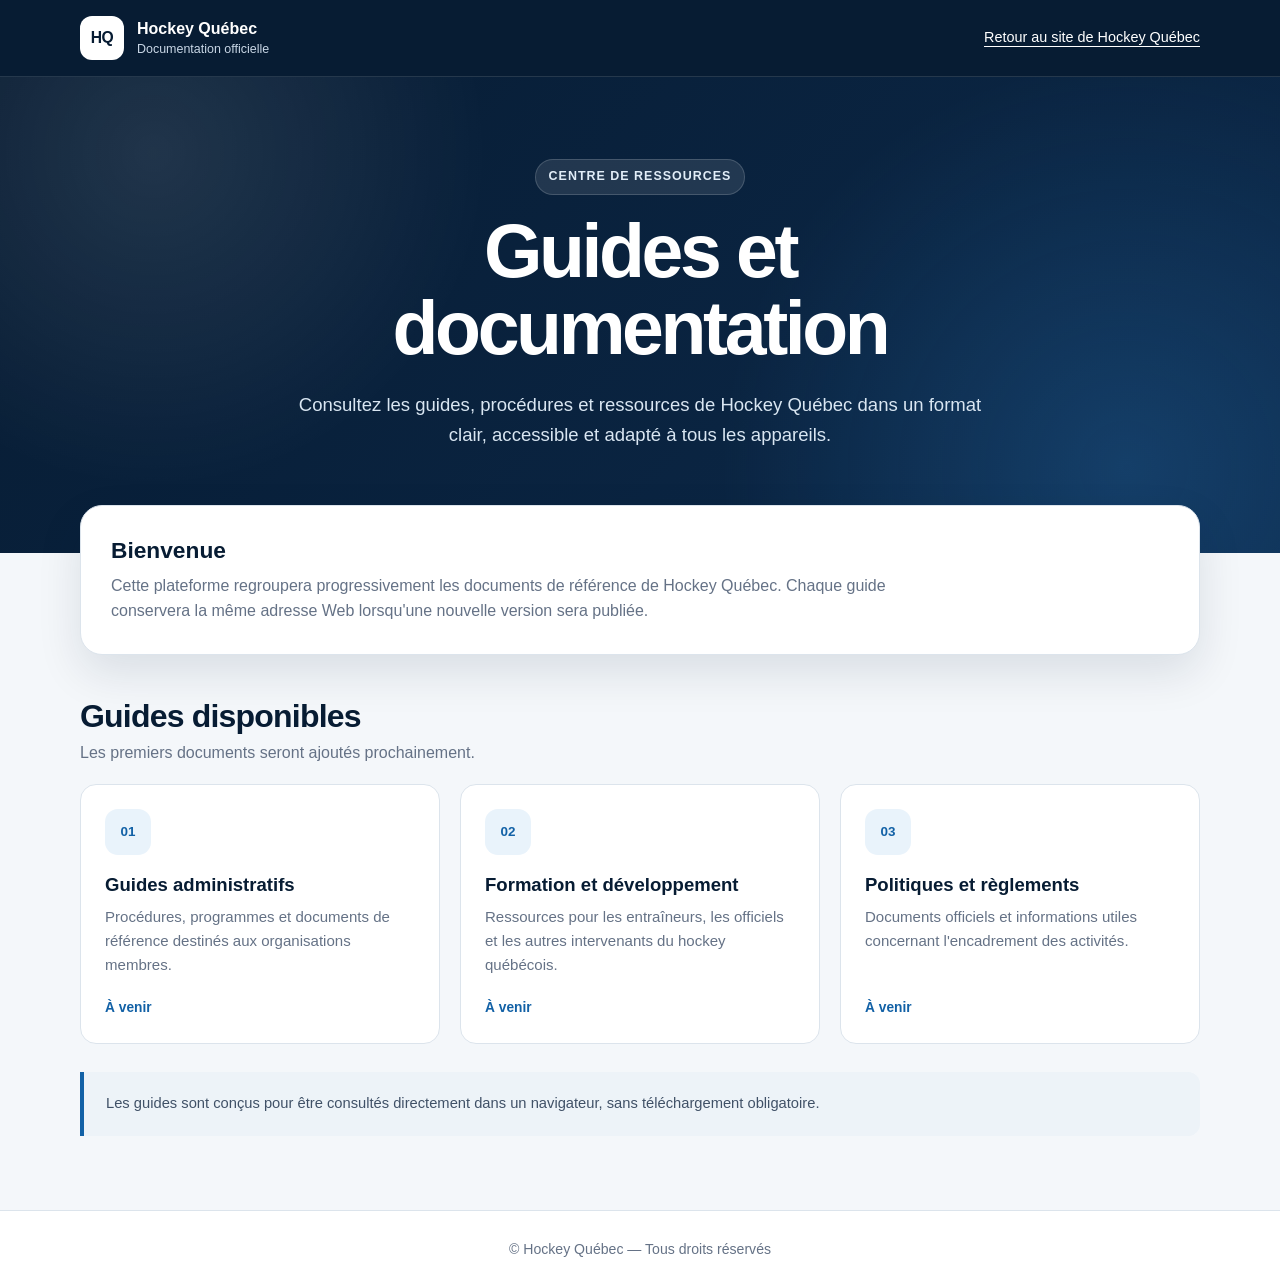
==== index.html @ cb7c0475 "Créer la page d’accueil de la documentation" ====
<!DOCTYPE html>
<html lang="fr">
<head>
  <meta charset="utf-8">
  <meta name="viewport" content="width=device-width, initial-scale=1">
  <meta name="description" content="Guides et documentation de Hockey Québec.">
  <meta name="theme-color" content="#071c33">
  <title>Documentation | Hockey Québec</title>
  <style>
    :root {
      --navy-950: #071c33;
      --navy-900: #0c294a;
      --blue-700: #1261a6;
      --blue-100: #e9f3fb;
      --ink: #172230;
      --muted: #657286;
      --line: #dce4ec;
      --surface: #ffffff;
      --background: #f4f7fa;
      --shadow: 0 18px 45px rgba(7, 28, 51, 0.11);
      --radius-lg: 22px;
      --radius-md: 16px;
    }

    * {
      box-sizing: border-box;
    }

    html {
      scroll-behavior: smooth;
    }

    body {
      margin: 0;
      color: var(--ink);
      background: var(--background);
      font-family: Arial, Helvetica, sans-serif;
      line-height: 1.6;
      -webkit-font-smoothing: antialiased;
    }

    a {
      color: inherit;
    }

    .skip-link {
      position: absolute;
      top: -100px;
      left: 16px;
      z-index: 1000;
      padding: 10px 14px;
      color: var(--surface);
      background: var(--navy-950);
      border-radius: 8px;
    }

    .skip-link:focus {
      top: 16px;
    }

    .topbar {
      color: var(--surface);
      background: var(--navy-950);
      border-bottom: 1px solid rgba(255, 255, 255, 0.12);
    }

    .topbar__inner {
      width: min(1120px, calc(100% - 40px));
      min-height: 76px;
      margin: 0 auto;
      display: flex;
      align-items: center;
      justify-content: space-between;
      gap: 24px;
    }

    .brand {
      display: inline-flex;
      align-items: center;
      gap: 13px;
      color: var(--surface);
      text-decoration: none;
    }

    .brand__mark {
      width: 44px;
      height: 44px;
      flex: 0 0 auto;
      display: grid;
      place-items: center;
      color: var(--navy-950);
      background: var(--surface);
      border-radius: 12px;
      font-size: 0.98rem;
      font-weight: 800;
      letter-spacing: -0.04em;
    }

    .brand__name,
    .brand__label {
      display: block;
    }

    .brand__name {
      font-size: 1rem;
      font-weight: 700;
      line-height: 1.3;
    }

    .brand__label {
      margin-top: 1px;
      color: #c9d7e6;
      font-size: 0.78rem;
      line-height: 1.3;
    }

    .external-link {
      color: var(--surface);
      text-underline-offset: 4px;
      font-size: 0.9rem;
    }

    .hero {
      color: var(--surface);
      background:
        radial-gradient(circle at 12% 16%, rgba(255, 255, 255, 0.10), transparent 28%),
        radial-gradient(circle at 88% 82%, rgba(52, 145, 224, 0.22), transparent 34%),
        linear-gradient(135deg, var(--navy-950), var(--navy-900));
      padding: 82px 20px 104px;
    }

    .hero__inner {
      width: min(820px, 100%);
      margin: 0 auto;
      text-align: center;
    }

    .eyebrow {
      display: inline-block;
      margin-bottom: 18px;
      padding: 7px 13px;
      color: #e1edf8;
      background: rgba(255, 255, 255, 0.10);
      border: 1px solid rgba(255, 255, 255, 0.16);
      border-radius: 999px;
      font-size: 0.78rem;
      font-weight: 700;
      letter-spacing: 0.08em;
      text-transform: uppercase;
    }

    h1 {
      margin: 0;
      font-size: clamp(2.35rem, 7vw, 4.7rem);
      line-height: 1.03;
      letter-spacing: -0.045em;
    }

    .hero__lead {
      max-width: 690px;
      margin: 22px auto 0;
      color: #d9e6f2;
      font-size: clamp(1rem, 2.2vw, 1.16rem);
    }

    main {
      width: min(1120px, calc(100% - 40px));
      margin: -48px auto 74px;
      position: relative;
    }

    .welcome {
      padding: 30px;
      background: var(--surface);
      border: 1px solid var(--line);
      border-radius: var(--radius-lg);
      box-shadow: var(--shadow);
    }

    .welcome h2 {
      margin: 0 0 8px;
      color: var(--navy-950);
      font-size: 1.42rem;
      line-height: 1.25;
    }

    .welcome p {
      max-width: 840px;
      margin: 0;
      color: var(--muted);
    }

    .section-heading {
      margin: 42px 0 18px;
    }

    .section-heading h2 {
      margin: 0 0 5px;
      color: var(--navy-950);
      font-size: clamp(1.55rem, 3vw, 2rem);
      line-height: 1.2;
      letter-spacing: -0.025em;
    }

    .section-heading p {
      margin: 0;
      color: var(--muted);
    }

    .guide-grid {
      display: grid;
      grid-template-columns: repeat(3, minmax(0, 1fr));
      gap: 20px;
    }

    .guide-card {
      min-height: 232px;
      padding: 24px;
      display: flex;
      flex-direction: column;
      background: var(--surface);
      border: 1px solid var(--line);
      border-radius: var(--radius-md);
      transition: transform 160ms ease, box-shadow 160ms ease, border-color 160ms ease;
    }

    .guide-card:hover {
      transform: translateY(-3px);
      border-color: #acc7df;
      box-shadow: 0 14px 34px rgba(7, 28, 51, 0.09);
    }

    .guide-card__number {
      width: 46px;
      height: 46px;
      margin-bottom: 18px;
      display: grid;
      place-items: center;
      color: var(--blue-700);
      background: var(--blue-100);
      border-radius: 13px;
      font-size: 0.84rem;
      font-weight: 800;
    }

    .guide-card h3 {
      margin: 0 0 8px;
      color: var(--navy-950);
      font-size: 1.16rem;
      line-height: 1.3;
    }

    .guide-card p {
      margin: 0 0 20px;
      color: var(--muted);
      font-size: 0.94rem;
    }

    .guide-card__status {
      margin-top: auto;
      color: var(--blue-700);
      font-size: 0.86rem;
      font-weight: 700;
    }

    .note {
      margin-top: 28px;
      padding: 20px 22px;
      color: #405167;
      background: #edf3f8;
      border-left: 4px solid var(--blue-700);
      border-radius: 0 12px 12px 0;
      font-size: 0.92rem;
    }

    footer {
      padding: 27px 20px;
      color: var(--muted);
      background: var(--surface);
      border-top: 1px solid var(--line);
      text-align: center;
      font-size: 0.88rem;
    }

    @media (max-width: 820px) {
      .guide-grid {
        grid-template-columns: repeat(2, minmax(0, 1fr));
      }
    }

    @media (max-width: 600px) {
      .topbar__inner {
        min-height: auto;
        padding: 16px 0;
        align-items: flex-start;
        flex-direction: column;
        gap: 12px;
      }

      .hero {
        padding-top: 58px;
        padding-bottom: 88px;
      }

      main {
        width: min(1120px, calc(100% - 28px));
      }

      .welcome {
        padding: 24px;
      }

      .guide-grid {
        grid-template-columns: 1fr;
      }
    }
  </style>
</head>
<body>
  <a class="skip-link" href="#contenu">Aller au contenu principal</a>

  <header class="topbar">
    <div class="topbar__inner">
      <a class="brand" href="./" aria-label="Accueil de la documentation Hockey Québec">
        <span class="brand__mark" aria-hidden="true">HQ</span>
        <span>
          <span class="brand__name">Hockey Québec</span>
          <span class="brand__label">Documentation officielle</span>
        </span>
      </a>

      <a class="external-link" href="https://www.hockey.qc.ca" target="_blank" rel="noopener noreferrer">
        Retour au site de Hockey Québec
      </a>
    </div>
  </header>

  <section class="hero" aria-labelledby="titre-page">
    <div class="hero__inner">
      <span class="eyebrow">Centre de ressources</span>
      <h1 id="titre-page">Guides et documentation</h1>
      <p class="hero__lead">
        Consultez les guides, procédures et ressources de Hockey Québec dans un format clair, accessible et adapté à tous les appareils.
      </p>
    </div>
  </section>

  <main id="contenu">
    <section class="welcome" aria-labelledby="titre-bienvenue">
      <h2 id="titre-bienvenue">Bienvenue</h2>
      <p>
        Cette plateforme regroupera progressivement les documents de référence de Hockey Québec. Chaque guide conservera la même adresse Web lorsqu'une nouvelle version sera publiée.
      </p>
    </section>

    <div class="section-heading">
      <h2>Guides disponibles</h2>
      <p>Les premiers documents seront ajoutés prochainement.</p>
    </div>

    <section class="guide-grid" aria-label="Catégories de documentation">
      <article class="guide-card">
        <span class="guide-card__number" aria-hidden="true">01</span>
        <h3>Guides administratifs</h3>
        <p>Procédures, programmes et documents de référence destinés aux organisations membres.</p>
        <span class="guide-card__status">À venir</span>
      </article>

      <article class="guide-card">
        <span class="guide-card__number" aria-hidden="true">02</span>
        <h3>Formation et développement</h3>
        <p>Ressources pour les entraîneurs, les officiels et les autres intervenants du hockey québécois.</p>
        <span class="guide-card__status">À venir</span>
      </article>

      <article class="guide-card">
        <span class="guide-card__number" aria-hidden="true">03</span>
        <h3>Politiques et règlements</h3>
        <p>Documents officiels et informations utiles concernant l'encadrement des activités.</p>
        <span class="guide-card__status">À venir</span>
      </article>
    </section>

    <aside class="note">
      Les guides sont conçus pour être consultés directement dans un navigateur, sans téléchargement obligatoire.
    </aside>
  </main>

  <footer>
    © Hockey Québec — Tous droits réservés
  </footer>
</body>
</html>
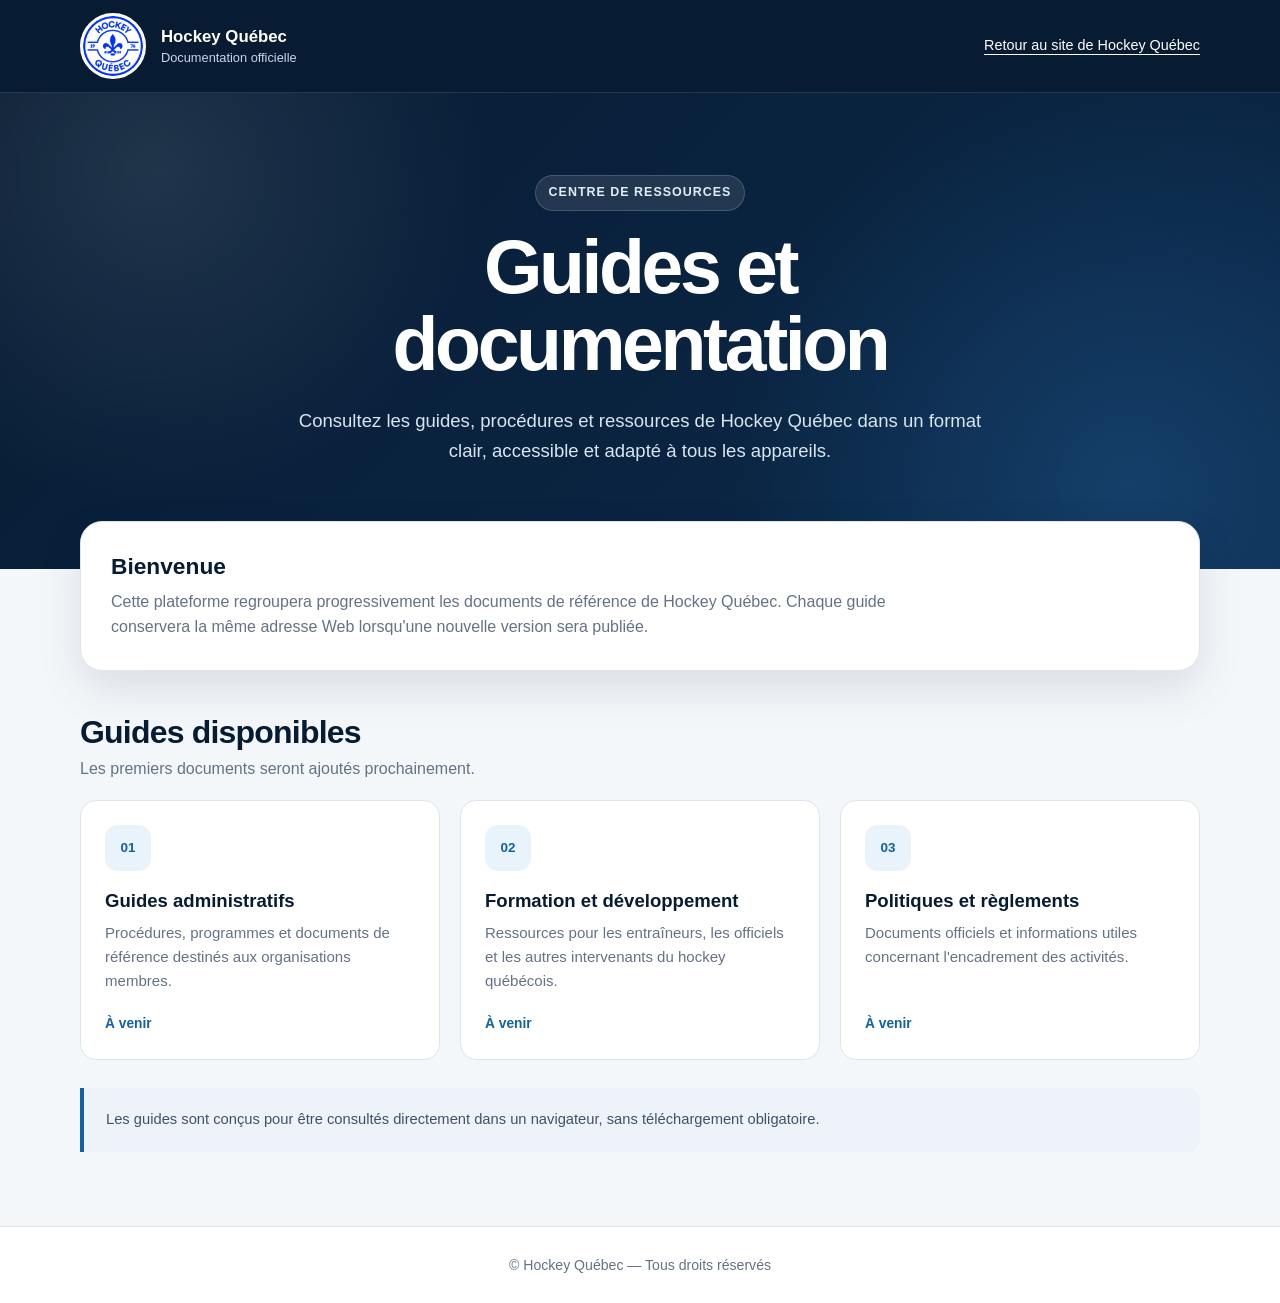
==== commit 8bc12359: "Remplacer le monogramme par le logo officiel" ====
--- a/index.html
+++ b/index.html
@@ -5,6 +5,7 @@
   <meta name="viewport" content="width=device-width, initial-scale=1">
   <meta name="description" content="Guides et documentation de Hockey Québec.">
   <meta name="theme-color" content="#071c33">
+  <link rel="icon" type="image/webp" href="assets/logo-hockey-quebec.webp">
   <title>Documentation | Hockey Québec</title>
   <style>
     :root {
@@ -66,7 +67,7 @@
 
     .topbar__inner {
       width: min(1120px, calc(100% - 40px));
-      min-height: 76px;
+      min-height: 92px;
       margin: 0 auto;
       display: flex;
       align-items: center;
@@ -77,23 +78,19 @@
     .brand {
       display: inline-flex;
       align-items: center;
-      gap: 13px;
+      gap: 15px;
       color: var(--surface);
       text-decoration: none;
     }
 
-    .brand__mark {
-      width: 44px;
-      height: 44px;
+    .brand__logo {
+      width: 66px;
+      height: 66px;
       flex: 0 0 auto;
-      display: grid;
-      place-items: center;
-      color: var(--navy-950);
+      object-fit: contain;
       background: var(--surface);
-      border-radius: 12px;
-      font-size: 0.98rem;
-      font-weight: 800;
-      letter-spacing: -0.04em;
+      border: 3px solid var(--surface);
+      border-radius: 50%;
     }
 
     .brand__name,
@@ -102,15 +99,15 @@
     }
 
     .brand__name {
-      font-size: 1rem;
+      font-size: 1.05rem;
       font-weight: 700;
       line-height: 1.3;
     }
 
     .brand__label {
-      margin-top: 1px;
+      margin-top: 2px;
       color: #c9d7e6;
-      font-size: 0.78rem;
+      font-size: 0.8rem;
       line-height: 1.3;
     }
 
@@ -297,6 +294,11 @@
         gap: 12px;
       }
 
+      .brand__logo {
+        width: 58px;
+        height: 58px;
+      }
+
       .hero {
         padding-top: 58px;
         padding-bottom: 88px;
@@ -322,7 +324,7 @@
   <header class="topbar">
     <div class="topbar__inner">
       <a class="brand" href="./" aria-label="Accueil de la documentation Hockey Québec">
-        <span class="brand__mark" aria-hidden="true">HQ</span>
+        <img class="brand__logo" src="assets/logo-hockey-quebec.webp" alt="" width="96" height="96">
         <span>
           <span class="brand__name">Hockey Québec</span>
           <span class="brand__label">Documentation officielle</span>
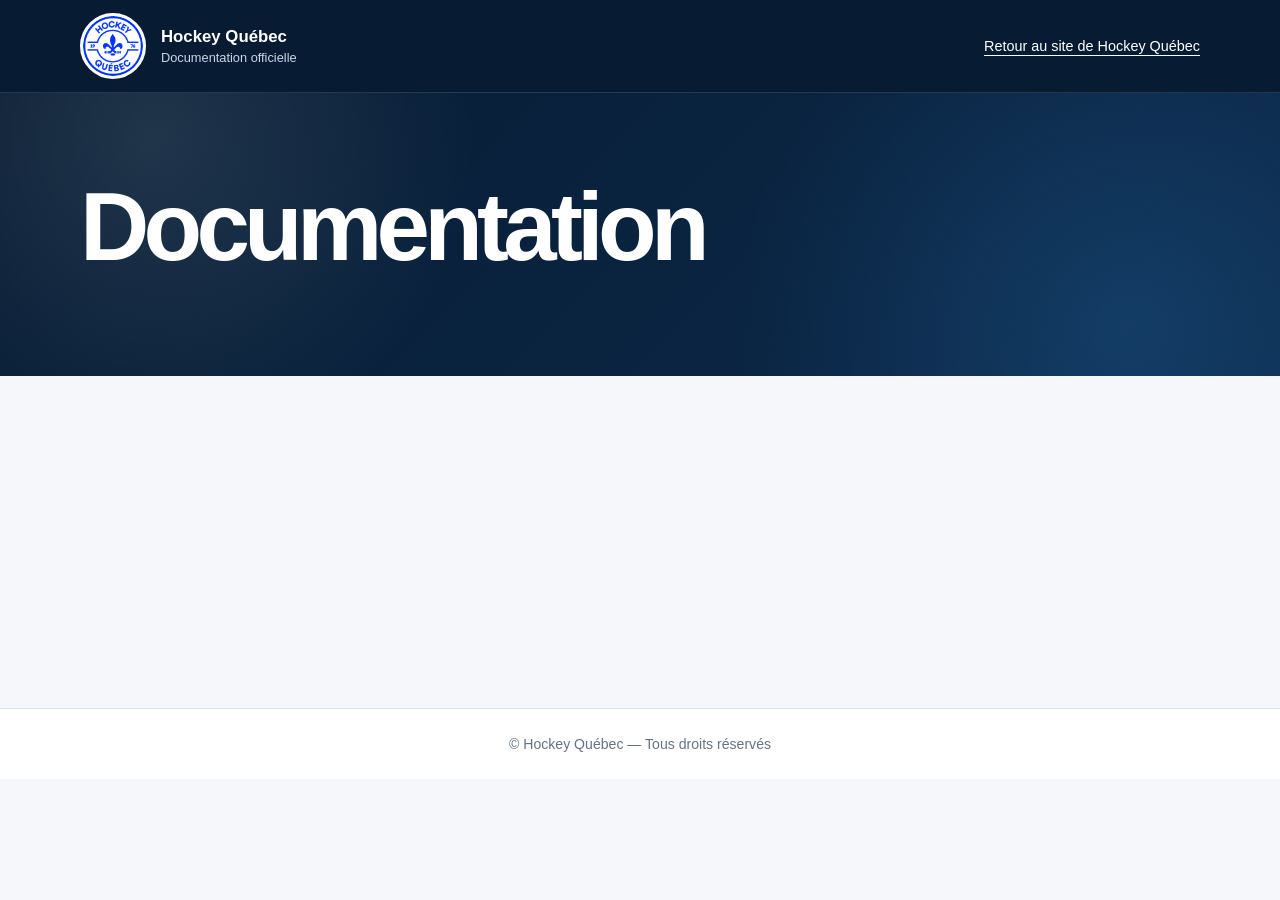
==== commit 72fa72f1: "Simplifier la page d’accueil" ====
--- a/index.html
+++ b/index.html
@@ -3,7 +3,7 @@
 <head>
   <meta charset="utf-8">
   <meta name="viewport" content="width=device-width, initial-scale=1">
-  <meta name="description" content="Guides et documentation de Hockey Québec.">
+  <meta name="description" content="Documentation de Hockey Québec.">
   <meta name="theme-color" content="#071c33">
   <link rel="icon" type="image/webp" href="assets/logo-hockey-quebec.webp">
   <title>Documentation | Hockey Québec</title>
@@ -11,32 +11,23 @@
     :root {
       --navy-950: #071c33;
       --navy-900: #0c294a;
-      --blue-700: #1261a6;
-      --blue-100: #e9f3fb;
-      --ink: #172230;
+      --blue: #0637ff;
+      --surface: #ffffff;
+      --background: #f5f7fa;
+      --line: #dce4ec;
+      --text: #162233;
       --muted: #657286;
-      --line: #dce4ec;
-      --surface: #ffffff;
-      --background: #f4f7fa;
-      --shadow: 0 18px 45px rgba(7, 28, 51, 0.11);
-      --radius-lg: 22px;
-      --radius-md: 16px;
     }
 
     * {
       box-sizing: border-box;
     }
 
-    html {
-      scroll-behavior: smooth;
-    }
-
     body {
       margin: 0;
-      color: var(--ink);
+      color: var(--text);
       background: var(--background);
       font-family: Arial, Helvetica, sans-serif;
-      line-height: 1.6;
       -webkit-font-smoothing: antialiased;
     }
 
@@ -113,161 +104,43 @@
 
     .external-link {
       color: var(--surface);
+      font-size: 0.9rem;
       text-underline-offset: 4px;
-      font-size: 0.9rem;
     }
 
     .hero {
       color: var(--surface);
       background:
         radial-gradient(circle at 12% 16%, rgba(255, 255, 255, 0.10), transparent 28%),
-        radial-gradient(circle at 88% 82%, rgba(52, 145, 224, 0.22), transparent 34%),
+        radial-gradient(circle at 88% 82%, rgba(52, 145, 224, 0.20), transparent 34%),
         linear-gradient(135deg, var(--navy-950), var(--navy-900));
-      padding: 82px 20px 104px;
+      padding: 88px 20px 104px;
     }
 
     .hero__inner {
-      width: min(820px, 100%);
+      width: min(1120px, calc(100% - 40px));
       margin: 0 auto;
-      text-align: center;
-    }
-
-    .eyebrow {
-      display: inline-block;
-      margin-bottom: 18px;
-      padding: 7px 13px;
-      color: #e1edf8;
-      background: rgba(255, 255, 255, 0.10);
-      border: 1px solid rgba(255, 255, 255, 0.16);
-      border-radius: 999px;
-      font-size: 0.78rem;
-      font-weight: 700;
-      letter-spacing: 0.08em;
-      text-transform: uppercase;
     }
 
     h1 {
+      max-width: 800px;
       margin: 0;
-      font-size: clamp(2.35rem, 7vw, 4.7rem);
-      line-height: 1.03;
-      letter-spacing: -0.045em;
-    }
-
-    .hero__lead {
-      max-width: 690px;
-      margin: 22px auto 0;
-      color: #d9e6f2;
-      font-size: clamp(1rem, 2.2vw, 1.16rem);
+      font-size: clamp(3rem, 8vw, 6rem);
+      line-height: 0.95;
+      letter-spacing: -0.06em;
     }
 
     main {
       width: min(1120px, calc(100% - 40px));
-      margin: -48px auto 74px;
-      position: relative;
-    }
-
-    .welcome {
-      padding: 30px;
-      background: var(--surface);
-      border: 1px solid var(--line);
-      border-radius: var(--radius-lg);
-      box-shadow: var(--shadow);
-    }
-
-    .welcome h2 {
-      margin: 0 0 8px;
-      color: var(--navy-950);
-      font-size: 1.42rem;
-      line-height: 1.25;
-    }
-
-    .welcome p {
-      max-width: 840px;
-      margin: 0;
-      color: var(--muted);
-    }
-
-    .section-heading {
-      margin: 42px 0 18px;
-    }
-
-    .section-heading h2 {
-      margin: 0 0 5px;
-      color: var(--navy-950);
-      font-size: clamp(1.55rem, 3vw, 2rem);
-      line-height: 1.2;
-      letter-spacing: -0.025em;
-    }
-
-    .section-heading p {
-      margin: 0;
-      color: var(--muted);
-    }
-
-    .guide-grid {
+      min-height: 260px;
+      margin: 0 auto 72px;
+      padding-top: 44px;
+    }
+
+    .documents {
       display: grid;
       grid-template-columns: repeat(3, minmax(0, 1fr));
       gap: 20px;
-    }
-
-    .guide-card {
-      min-height: 232px;
-      padding: 24px;
-      display: flex;
-      flex-direction: column;
-      background: var(--surface);
-      border: 1px solid var(--line);
-      border-radius: var(--radius-md);
-      transition: transform 160ms ease, box-shadow 160ms ease, border-color 160ms ease;
-    }
-
-    .guide-card:hover {
-      transform: translateY(-3px);
-      border-color: #acc7df;
-      box-shadow: 0 14px 34px rgba(7, 28, 51, 0.09);
-    }
-
-    .guide-card__number {
-      width: 46px;
-      height: 46px;
-      margin-bottom: 18px;
-      display: grid;
-      place-items: center;
-      color: var(--blue-700);
-      background: var(--blue-100);
-      border-radius: 13px;
-      font-size: 0.84rem;
-      font-weight: 800;
-    }
-
-    .guide-card h3 {
-      margin: 0 0 8px;
-      color: var(--navy-950);
-      font-size: 1.16rem;
-      line-height: 1.3;
-    }
-
-    .guide-card p {
-      margin: 0 0 20px;
-      color: var(--muted);
-      font-size: 0.94rem;
-    }
-
-    .guide-card__status {
-      margin-top: auto;
-      color: var(--blue-700);
-      font-size: 0.86rem;
-      font-weight: 700;
-    }
-
-    .note {
-      margin-top: 28px;
-      padding: 20px 22px;
-      color: #405167;
-      background: #edf3f8;
-      border-left: 4px solid var(--blue-700);
-      border-radius: 0 12px 12px 0;
-      font-size: 0.92rem;
     }
 
     footer {
@@ -279,13 +152,7 @@
       font-size: 0.88rem;
     }
 
-    @media (max-width: 820px) {
-      .guide-grid {
-        grid-template-columns: repeat(2, minmax(0, 1fr));
-      }
-    }
-
-    @media (max-width: 600px) {
+    @media (max-width: 760px) {
       .topbar__inner {
         min-height: auto;
         padding: 16px 0;
@@ -300,19 +167,16 @@
       }
 
       .hero {
-        padding-top: 58px;
-        padding-bottom: 88px;
-      }
-
-      main {
+        padding: 64px 20px 78px;
+      }
+
+      .hero__inner,
+      main,
+      .topbar__inner {
         width: min(1120px, calc(100% - 28px));
       }
 
-      .welcome {
-        padding: 24px;
-      }
-
-      .guide-grid {
+      .documents {
         grid-template-columns: 1fr;
       }
     }
@@ -339,53 +203,12 @@
 
   <section class="hero" aria-labelledby="titre-page">
     <div class="hero__inner">
-      <span class="eyebrow">Centre de ressources</span>
-      <h1 id="titre-page">Guides et documentation</h1>
-      <p class="hero__lead">
-        Consultez les guides, procédures et ressources de Hockey Québec dans un format clair, accessible et adapté à tous les appareils.
-      </p>
+      <h1 id="titre-page">Documentation</h1>
     </div>
   </section>
 
   <main id="contenu">
-    <section class="welcome" aria-labelledby="titre-bienvenue">
-      <h2 id="titre-bienvenue">Bienvenue</h2>
-      <p>
-        Cette plateforme regroupera progressivement les documents de référence de Hockey Québec. Chaque guide conservera la même adresse Web lorsqu'une nouvelle version sera publiée.
-      </p>
-    </section>
-
-    <div class="section-heading">
-      <h2>Guides disponibles</h2>
-      <p>Les premiers documents seront ajoutés prochainement.</p>
-    </div>
-
-    <section class="guide-grid" aria-label="Catégories de documentation">
-      <article class="guide-card">
-        <span class="guide-card__number" aria-hidden="true">01</span>
-        <h3>Guides administratifs</h3>
-        <p>Procédures, programmes et documents de référence destinés aux organisations membres.</p>
-        <span class="guide-card__status">À venir</span>
-      </article>
-
-      <article class="guide-card">
-        <span class="guide-card__number" aria-hidden="true">02</span>
-        <h3>Formation et développement</h3>
-        <p>Ressources pour les entraîneurs, les officiels et les autres intervenants du hockey québécois.</p>
-        <span class="guide-card__status">À venir</span>
-      </article>
-
-      <article class="guide-card">
-        <span class="guide-card__number" aria-hidden="true">03</span>
-        <h3>Politiques et règlements</h3>
-        <p>Documents officiels et informations utiles concernant l'encadrement des activités.</p>
-        <span class="guide-card__status">À venir</span>
-      </article>
-    </section>
-
-    <aside class="note">
-      Les guides sont conçus pour être consultés directement dans un navigateur, sans téléchargement obligatoire.
-    </aside>
+    <section class="documents" aria-label="Documentation"></section>
   </main>
 
   <footer>
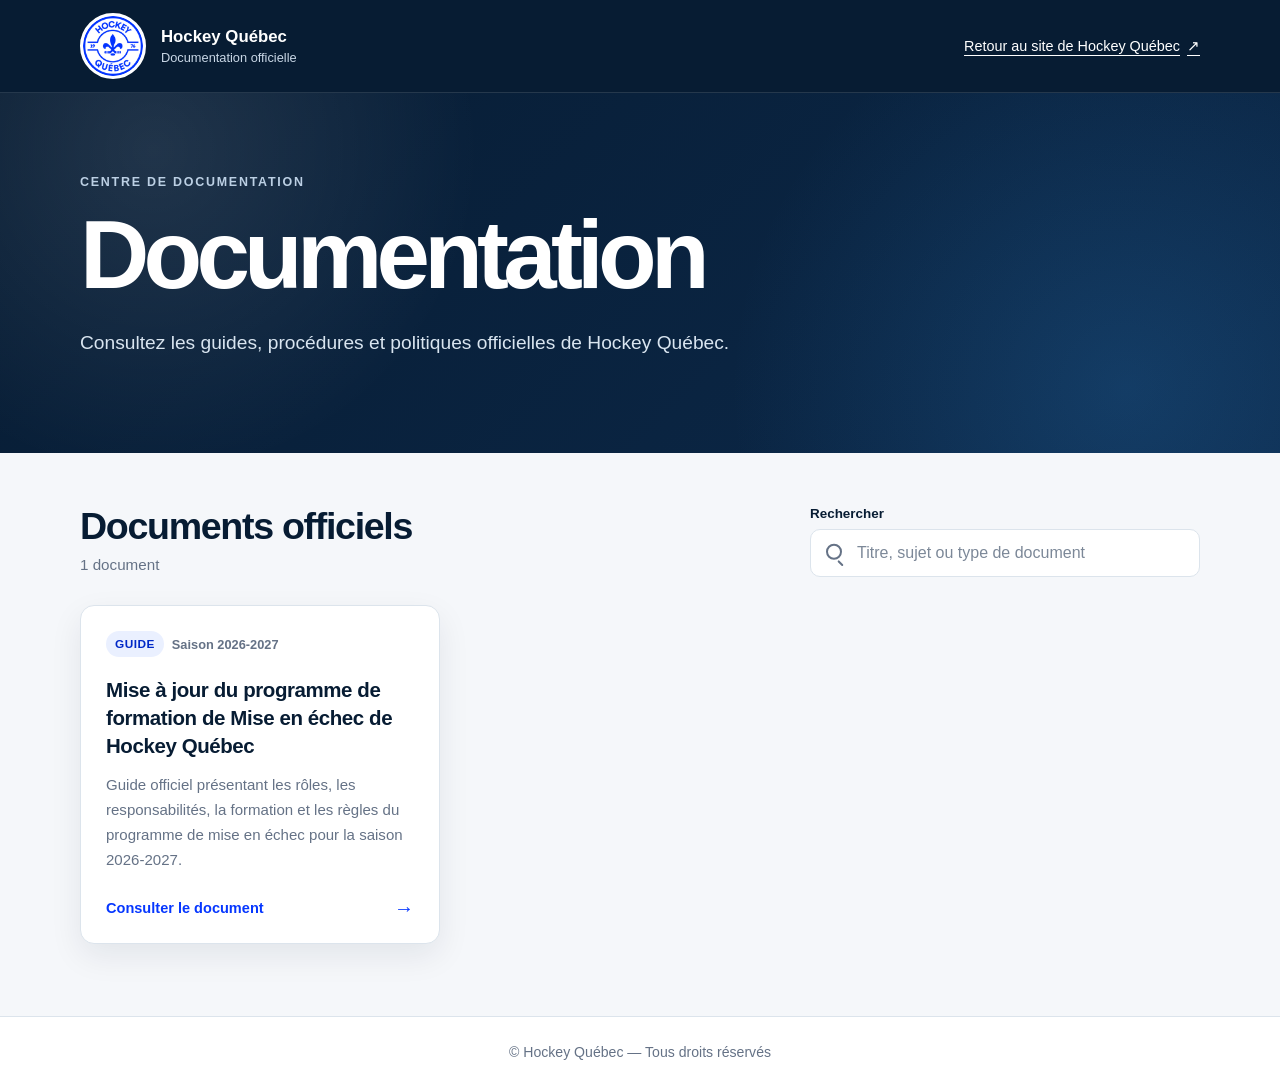
==== commit 3370e006: "Structurer la plateforme de documentation" ====
--- a/index.html
+++ b/index.html
@@ -3,184 +3,13 @@
 <head>
   <meta charset="utf-8">
   <meta name="viewport" content="width=device-width, initial-scale=1">
-  <meta name="description" content="Documentation de Hockey Québec.">
+  <meta name="description" content="Guides, procédures et politiques officielles de Hockey Québec.">
   <meta name="theme-color" content="#071c33">
   <link rel="icon" type="image/webp" href="assets/logo-hockey-quebec.webp">
+  <link rel="stylesheet" href="assets/styles.css">
   <title>Documentation | Hockey Québec</title>
-  <style>
-    :root {
-      --navy-950: #071c33;
-      --navy-900: #0c294a;
-      --blue: #0637ff;
-      --surface: #ffffff;
-      --background: #f5f7fa;
-      --line: #dce4ec;
-      --text: #162233;
-      --muted: #657286;
-    }
-
-    * {
-      box-sizing: border-box;
-    }
-
-    body {
-      margin: 0;
-      color: var(--text);
-      background: var(--background);
-      font-family: Arial, Helvetica, sans-serif;
-      -webkit-font-smoothing: antialiased;
-    }
-
-    a {
-      color: inherit;
-    }
-
-    .skip-link {
-      position: absolute;
-      top: -100px;
-      left: 16px;
-      z-index: 1000;
-      padding: 10px 14px;
-      color: var(--surface);
-      background: var(--navy-950);
-      border-radius: 8px;
-    }
-
-    .skip-link:focus {
-      top: 16px;
-    }
-
-    .topbar {
-      color: var(--surface);
-      background: var(--navy-950);
-      border-bottom: 1px solid rgba(255, 255, 255, 0.12);
-    }
-
-    .topbar__inner {
-      width: min(1120px, calc(100% - 40px));
-      min-height: 92px;
-      margin: 0 auto;
-      display: flex;
-      align-items: center;
-      justify-content: space-between;
-      gap: 24px;
-    }
-
-    .brand {
-      display: inline-flex;
-      align-items: center;
-      gap: 15px;
-      color: var(--surface);
-      text-decoration: none;
-    }
-
-    .brand__logo {
-      width: 66px;
-      height: 66px;
-      flex: 0 0 auto;
-      object-fit: contain;
-      background: var(--surface);
-      border: 3px solid var(--surface);
-      border-radius: 50%;
-    }
-
-    .brand__name,
-    .brand__label {
-      display: block;
-    }
-
-    .brand__name {
-      font-size: 1.05rem;
-      font-weight: 700;
-      line-height: 1.3;
-    }
-
-    .brand__label {
-      margin-top: 2px;
-      color: #c9d7e6;
-      font-size: 0.8rem;
-      line-height: 1.3;
-    }
-
-    .external-link {
-      color: var(--surface);
-      font-size: 0.9rem;
-      text-underline-offset: 4px;
-    }
-
-    .hero {
-      color: var(--surface);
-      background:
-        radial-gradient(circle at 12% 16%, rgba(255, 255, 255, 0.10), transparent 28%),
-        radial-gradient(circle at 88% 82%, rgba(52, 145, 224, 0.20), transparent 34%),
-        linear-gradient(135deg, var(--navy-950), var(--navy-900));
-      padding: 88px 20px 104px;
-    }
-
-    .hero__inner {
-      width: min(1120px, calc(100% - 40px));
-      margin: 0 auto;
-    }
-
-    h1 {
-      max-width: 800px;
-      margin: 0;
-      font-size: clamp(3rem, 8vw, 6rem);
-      line-height: 0.95;
-      letter-spacing: -0.06em;
-    }
-
-    main {
-      width: min(1120px, calc(100% - 40px));
-      min-height: 260px;
-      margin: 0 auto 72px;
-      padding-top: 44px;
-    }
-
-    .documents {
-      display: grid;
-      grid-template-columns: repeat(3, minmax(0, 1fr));
-      gap: 20px;
-    }
-
-    footer {
-      padding: 27px 20px;
-      color: var(--muted);
-      background: var(--surface);
-      border-top: 1px solid var(--line);
-      text-align: center;
-      font-size: 0.88rem;
-    }
-
-    @media (max-width: 760px) {
-      .topbar__inner {
-        min-height: auto;
-        padding: 16px 0;
-        align-items: flex-start;
-        flex-direction: column;
-        gap: 12px;
-      }
-
-      .brand__logo {
-        width: 58px;
-        height: 58px;
-      }
-
-      .hero {
-        padding: 64px 20px 78px;
-      }
-
-      .hero__inner,
-      main,
-      .topbar__inner {
-        width: min(1120px, calc(100% - 28px));
-      }
-
-      .documents {
-        grid-template-columns: 1fr;
-      }
-    }
-  </style>
+  <script src="assets/documents.js" defer></script>
+  <script src="assets/app.js" defer></script>
 </head>
 <body>
   <a class="skip-link" href="#contenu">Aller au contenu principal</a>
@@ -188,7 +17,13 @@
   <header class="topbar">
     <div class="topbar__inner">
       <a class="brand" href="./" aria-label="Accueil de la documentation Hockey Québec">
-        <img class="brand__logo" src="assets/logo-hockey-quebec.webp" alt="" width="96" height="96">
+        <img
+          class="brand__logo"
+          src="assets/logo-hockey-quebec.webp"
+          alt=""
+          width="96"
+          height="96"
+        >
         <span>
           <span class="brand__name">Hockey Québec</span>
           <span class="brand__label">Documentation officielle</span>
@@ -197,18 +32,53 @@
 
       <a class="external-link" href="https://www.hockey.qc.ca" target="_blank" rel="noopener noreferrer">
         Retour au site de Hockey Québec
+        <span aria-hidden="true">↗</span>
       </a>
     </div>
   </header>
 
   <section class="hero" aria-labelledby="titre-page">
     <div class="hero__inner">
+      <p class="hero__eyebrow">Centre de documentation</p>
       <h1 id="titre-page">Documentation</h1>
+      <p class="hero__description">
+        Consultez les guides, procédures et politiques officielles de Hockey Québec.
+      </p>
     </div>
   </section>
 
   <main id="contenu">
-    <section class="documents" aria-label="Documentation"></section>
+    <section class="catalogue" aria-labelledby="titre-catalogue">
+      <div class="catalogue__header">
+        <div>
+          <h2 id="titre-catalogue">Documents officiels</h2>
+          <p id="catalogue-count" class="catalogue__count" aria-live="polite">Chargement des documents…</p>
+        </div>
+
+        <div id="search-container" class="search" hidden>
+          <label class="search__label" for="document-search">Rechercher</label>
+          <div class="search__field">
+            <span class="search__icon" aria-hidden="true"></span>
+            <input
+              id="document-search"
+              class="search__input"
+              type="search"
+              inputmode="search"
+              autocomplete="off"
+              placeholder="Titre, sujet ou type de document"
+            >
+          </div>
+        </div>
+      </div>
+
+      <div id="documents" class="documents" aria-busy="true"></div>
+
+      <noscript>
+        <p class="notice">
+          JavaScript doit être activé pour afficher le catalogue des documents.
+        </p>
+      </noscript>
+    </section>
   </main>
 
   <footer>
--- a/assets/styles.css
+++ b/assets/styles.css
@@ -0,0 +1,443 @@
+:root {
+  --navy-950: #071c33;
+  --navy-900: #0c294a;
+  --navy-800: #153b62;
+  --blue: #0637ff;
+  --blue-dark: #0028c7;
+  --blue-soft: #eaf0ff;
+  --surface: #ffffff;
+  --background: #f5f7fa;
+  --line: #dce4ec;
+  --text: #162233;
+  --muted: #657286;
+  --shadow: 0 12px 32px rgba(7, 28, 51, 0.08);
+  --shadow-hover: 0 18px 44px rgba(7, 28, 51, 0.15);
+}
+
+* {
+  box-sizing: border-box;
+}
+
+html {
+  scroll-behavior: smooth;
+}
+
+body {
+  min-width: 320px;
+  min-height: 100vh;
+  margin: 0;
+  display: flex;
+  flex-direction: column;
+  color: var(--text);
+  background: var(--background);
+  font-family: Arial, Helvetica, sans-serif;
+  -webkit-font-smoothing: antialiased;
+}
+
+a {
+  color: inherit;
+}
+
+button,
+input {
+  font: inherit;
+}
+
+.skip-link {
+  position: absolute;
+  top: -100px;
+  left: 16px;
+  z-index: 1000;
+  padding: 10px 14px;
+  color: var(--surface);
+  background: var(--navy-950);
+  border-radius: 8px;
+}
+
+.skip-link:focus {
+  top: 16px;
+}
+
+.topbar {
+  color: var(--surface);
+  background: var(--navy-950);
+  border-bottom: 1px solid rgba(255, 255, 255, 0.12);
+}
+
+.topbar__inner {
+  width: min(1120px, calc(100% - 40px));
+  min-height: 92px;
+  margin: 0 auto;
+  display: flex;
+  align-items: center;
+  justify-content: space-between;
+  gap: 24px;
+}
+
+.brand {
+  display: inline-flex;
+  align-items: center;
+  gap: 15px;
+  color: var(--surface);
+  text-decoration: none;
+}
+
+.brand__logo {
+  width: 66px;
+  height: 66px;
+  flex: 0 0 auto;
+  object-fit: contain;
+  background: var(--surface);
+  border: 3px solid var(--surface);
+  border-radius: 50%;
+}
+
+.brand__name,
+.brand__label {
+  display: block;
+}
+
+.brand__name {
+  font-size: 1.05rem;
+  font-weight: 700;
+  line-height: 1.3;
+}
+
+.brand__label {
+  margin-top: 2px;
+  color: #c9d7e6;
+  font-size: 0.8rem;
+  line-height: 1.3;
+}
+
+.external-link {
+  display: inline-flex;
+  align-items: center;
+  gap: 7px;
+  color: var(--surface);
+  font-size: 0.9rem;
+  text-underline-offset: 4px;
+}
+
+.external-link span {
+  font-size: 1.05em;
+}
+
+.hero {
+  padding: 82px 20px 94px;
+  color: var(--surface);
+  background:
+    radial-gradient(circle at 12% 16%, rgba(255, 255, 255, 0.1), transparent 28%),
+    radial-gradient(circle at 88% 82%, rgba(52, 145, 224, 0.2), transparent 34%),
+    linear-gradient(135deg, var(--navy-950), var(--navy-900));
+}
+
+.hero__inner {
+  width: min(1120px, calc(100% - 40px));
+  margin: 0 auto;
+}
+
+.hero__eyebrow {
+  margin: 0 0 20px;
+  color: #bcd0e4;
+  font-size: 0.78rem;
+  font-weight: 700;
+  letter-spacing: 0.14em;
+  text-transform: uppercase;
+}
+
+h1 {
+  max-width: 800px;
+  margin: 0;
+  font-size: clamp(3rem, 8vw, 6rem);
+  line-height: 0.95;
+  letter-spacing: -0.06em;
+}
+
+.hero__description {
+  max-width: 680px;
+  margin: 27px 0 0;
+  color: #d9e5f0;
+  font-size: clamp(1rem, 2vw, 1.2rem);
+  line-height: 1.65;
+}
+
+main {
+  width: min(1120px, calc(100% - 40px));
+  min-height: 300px;
+  margin: 0 auto 72px;
+  padding-top: 52px;
+  flex: 1;
+}
+
+.catalogue__header {
+  margin-bottom: 28px;
+  display: flex;
+  align-items: flex-end;
+  justify-content: space-between;
+  gap: 28px;
+}
+
+.catalogue h2 {
+  margin: 0;
+  color: var(--navy-950);
+  font-size: clamp(1.7rem, 4vw, 2.35rem);
+  line-height: 1.15;
+  letter-spacing: -0.035em;
+}
+
+.catalogue__count {
+  min-height: 1.4em;
+  margin: 8px 0 0;
+  color: var(--muted);
+  font-size: 0.95rem;
+}
+
+.search {
+  width: min(100%, 390px);
+}
+
+.search__label {
+  display: block;
+  margin-bottom: 8px;
+  color: var(--navy-950);
+  font-size: 0.84rem;
+  font-weight: 700;
+}
+
+.search__field {
+  position: relative;
+}
+
+.search__icon {
+  position: absolute;
+  top: 50%;
+  left: 16px;
+  width: 16px;
+  height: 16px;
+  border: 2px solid var(--muted);
+  border-radius: 50%;
+  transform: translateY(-58%);
+  pointer-events: none;
+}
+
+.search__icon::after {
+  content: "";
+  position: absolute;
+  right: -5px;
+  bottom: -4px;
+  width: 7px;
+  height: 2px;
+  background: var(--muted);
+  border-radius: 1px;
+  transform: rotate(45deg);
+  transform-origin: left center;
+}
+
+.search__input {
+  width: 100%;
+  min-height: 48px;
+  padding: 11px 15px 11px 46px;
+  color: var(--text);
+  background: var(--surface);
+  border: 1px solid var(--line);
+  border-radius: 10px;
+  outline: none;
+  transition:
+    border-color 160ms ease,
+    box-shadow 160ms ease;
+}
+
+.search__input::placeholder {
+  color: #7c8898;
+}
+
+.search__input:hover {
+  border-color: #b9c6d4;
+}
+
+.search__input:focus-visible {
+  border-color: var(--blue);
+  box-shadow: 0 0 0 3px rgba(6, 55, 255, 0.16);
+}
+
+.documents {
+  display: grid;
+  grid-template-columns: repeat(auto-fill, minmax(min(100%, 320px), 1fr));
+  gap: 20px;
+}
+
+.document-card {
+  min-width: 0;
+}
+
+.document-card__link {
+  min-height: 100%;
+  padding: 25px;
+  display: flex;
+  flex-direction: column;
+  color: var(--text);
+  background: var(--surface);
+  border: 1px solid var(--line);
+  border-radius: 14px;
+  box-shadow: var(--shadow);
+  text-decoration: none;
+  transition:
+    border-color 180ms ease,
+    box-shadow 180ms ease,
+    transform 180ms ease;
+}
+
+.document-card__link:hover {
+  border-color: #b5c5d5;
+  box-shadow: var(--shadow-hover);
+  transform: translateY(-3px);
+}
+
+.document-card__link:focus-visible {
+  outline: 3px solid var(--blue);
+  outline-offset: 3px;
+}
+
+.document-card__meta {
+  margin-bottom: 19px;
+  display: flex;
+  align-items: center;
+  flex-wrap: wrap;
+  gap: 8px;
+}
+
+.document-card__type {
+  padding: 6px 9px;
+  color: var(--blue-dark);
+  background: var(--blue-soft);
+  border-radius: 999px;
+  font-size: 0.74rem;
+  font-weight: 700;
+  letter-spacing: 0.04em;
+  text-transform: uppercase;
+}
+
+.document-card__edition {
+  color: var(--muted);
+  font-size: 0.8rem;
+  font-weight: 700;
+}
+
+.document-card h3 {
+  margin: 0;
+  color: var(--navy-950);
+  font-size: 1.28rem;
+  line-height: 1.35;
+  letter-spacing: -0.02em;
+}
+
+.document-card__description {
+  margin: 14px 0 25px;
+  color: var(--muted);
+  font-size: 0.94rem;
+  line-height: 1.65;
+}
+
+.document-card__action {
+  margin-top: auto;
+  display: inline-flex;
+  align-items: center;
+  justify-content: space-between;
+  gap: 12px;
+  color: var(--blue);
+  font-size: 0.91rem;
+  font-weight: 700;
+}
+
+.document-card__arrow {
+  font-size: 1.25rem;
+  line-height: 1;
+  transition: transform 180ms ease;
+}
+
+.document-card__link:hover .document-card__arrow {
+  transform: translateX(4px);
+}
+
+.notice,
+.empty-state {
+  margin: 0;
+  padding: 28px;
+  color: var(--muted);
+  background: var(--surface);
+  border: 1px solid var(--line);
+  border-radius: 14px;
+  text-align: center;
+}
+
+.empty-state {
+  grid-column: 1 / -1;
+}
+
+.empty-state strong {
+  display: block;
+  margin-bottom: 7px;
+  color: var(--navy-950);
+}
+
+footer {
+  padding: 27px 20px;
+  color: var(--muted);
+  background: var(--surface);
+  border-top: 1px solid var(--line);
+  text-align: center;
+  font-size: 0.88rem;
+}
+
+@media (max-width: 760px) {
+  .topbar__inner {
+    min-height: auto;
+    padding: 16px 0;
+    align-items: flex-start;
+    flex-direction: column;
+    gap: 12px;
+  }
+
+  .brand__logo {
+    width: 58px;
+    height: 58px;
+  }
+
+  .hero {
+    padding: 62px 20px 72px;
+  }
+
+  .hero__inner,
+  main,
+  .topbar__inner {
+    width: min(1120px, calc(100% - 28px));
+  }
+
+  main {
+    padding-top: 42px;
+  }
+
+  .catalogue__header {
+    align-items: stretch;
+    flex-direction: column;
+    gap: 22px;
+  }
+
+  .search {
+    width: 100%;
+  }
+}
+
+@media (prefers-reduced-motion: reduce) {
+  html {
+    scroll-behavior: auto;
+  }
+
+  *,
+  *::before,
+  *::after {
+    scroll-behavior: auto !important;
+    transition-duration: 0.01ms !important;
+  }
+}
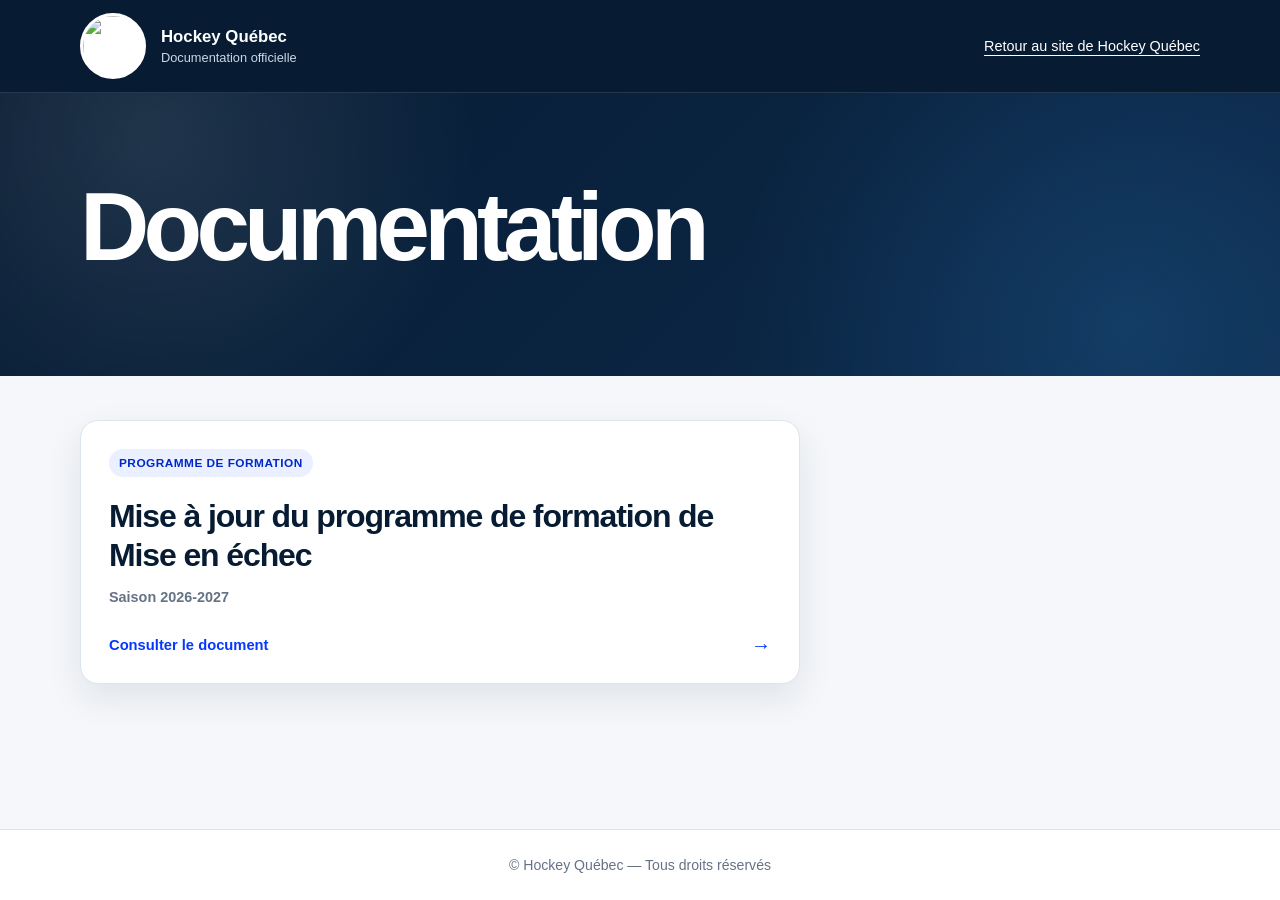
==== commit 02fae8d7: "Publier le programme de mise en échec 2026-2027" ====
--- a/index.html
+++ b/index.html
@@ -3,13 +3,11 @@
 <head>
   <meta charset="utf-8">
   <meta name="viewport" content="width=device-width, initial-scale=1">
-  <meta name="description" content="Guides, procédures et politiques officielles de Hockey Québec.">
+  <meta name="description" content="Documentation officielle de Hockey Québec.">
   <meta name="theme-color" content="#071c33">
   <link rel="icon" type="image/webp" href="assets/logo-hockey-quebec.webp">
   <link rel="stylesheet" href="assets/styles.css">
   <title>Documentation | Hockey Québec</title>
-  <script src="assets/documents.js" defer></script>
-  <script src="assets/app.js" defer></script>
 </head>
 <body>
   <a class="skip-link" href="#contenu">Aller au contenu principal</a>
@@ -17,13 +15,7 @@
   <header class="topbar">
     <div class="topbar__inner">
       <a class="brand" href="./" aria-label="Accueil de la documentation Hockey Québec">
-        <img
-          class="brand__logo"
-          src="assets/logo-hockey-quebec.webp"
-          alt=""
-          width="96"
-          height="96"
-        >
+        <img class="brand__logo" src="assets/logo-hockey-quebec.webp" alt="" width="96" height="96">
         <span>
           <span class="brand__name">Hockey Québec</span>
           <span class="brand__label">Documentation officielle</span>
@@ -32,52 +24,24 @@
 
       <a class="external-link" href="https://www.hockey.qc.ca" target="_blank" rel="noopener noreferrer">
         Retour au site de Hockey Québec
-        <span aria-hidden="true">↗</span>
       </a>
     </div>
   </header>
 
   <section class="hero" aria-labelledby="titre-page">
     <div class="hero__inner">
-      <p class="hero__eyebrow">Centre de documentation</p>
       <h1 id="titre-page">Documentation</h1>
-      <p class="hero__description">
-        Consultez les guides, procédures et politiques officielles de Hockey Québec.
-      </p>
     </div>
   </section>
 
   <main id="contenu">
-    <section class="catalogue" aria-labelledby="titre-catalogue">
-      <div class="catalogue__header">
-        <div>
-          <h2 id="titre-catalogue">Documents officiels</h2>
-          <p id="catalogue-count" class="catalogue__count" aria-live="polite">Chargement des documents…</p>
-        </div>
-
-        <div id="search-container" class="search" hidden>
-          <label class="search__label" for="document-search">Rechercher</label>
-          <div class="search__field">
-            <span class="search__icon" aria-hidden="true"></span>
-            <input
-              id="document-search"
-              class="search__input"
-              type="search"
-              inputmode="search"
-              autocomplete="off"
-              placeholder="Titre, sujet ou type de document"
-            >
-          </div>
-        </div>
-      </div>
-
-      <div id="documents" class="documents" aria-busy="true"></div>
-
-      <noscript>
-        <p class="notice">
-          JavaScript doit être activé pour afficher le catalogue des documents.
-        </p>
-      </noscript>
+    <section class="documents" aria-label="Documentation disponible">
+      <a class="document-card" href="mise-en-echec-2026-2027/">
+        <span class="document-card__type">Programme de formation</span>
+        <h2>Mise à jour du programme de formation de Mise en échec</h2>
+        <span class="document-card__edition">Saison 2026-2027</span>
+        <span class="document-card__action">Consulter le document <span aria-hidden="true">→</span></span>
+      </a>
     </section>
   </main>
 
--- a/assets/styles.css
+++ b/assets/styles.css
@@ -1,17 +1,15 @@
 :root {
   --navy-950: #071c33;
   --navy-900: #0c294a;
-  --navy-800: #153b62;
   --blue: #0637ff;
-  --blue-dark: #0028c7;
   --blue-soft: #eaf0ff;
   --surface: #ffffff;
   --background: #f5f7fa;
   --line: #dce4ec;
   --text: #162233;
   --muted: #657286;
-  --shadow: 0 12px 32px rgba(7, 28, 51, 0.08);
-  --shadow-hover: 0 18px 44px rgba(7, 28, 51, 0.15);
+  --shadow: 0 14px 36px rgba(7, 28, 51, 0.09);
+  --shadow-hover: 0 20px 48px rgba(7, 28, 51, 0.15);
 }
 
 * {
@@ -38,11 +36,6 @@
   color: inherit;
 }
 
-button,
-input {
-  font: inherit;
-}
-
 .skip-link {
   position: absolute;
   top: -100px;
@@ -111,20 +104,13 @@
 }
 
 .external-link {
-  display: inline-flex;
-  align-items: center;
-  gap: 7px;
   color: var(--surface);
   font-size: 0.9rem;
   text-underline-offset: 4px;
 }
 
-.external-link span {
-  font-size: 1.05em;
-}
-
 .hero {
-  padding: 82px 20px 94px;
+  padding: 88px 20px 104px;
   color: var(--surface);
   background:
     radial-gradient(circle at 12% 16%, rgba(255, 255, 255, 0.1), transparent 28%),
@@ -135,15 +121,6 @@
 .hero__inner {
   width: min(1120px, calc(100% - 40px));
   margin: 0 auto;
-}
-
-.hero__eyebrow {
-  margin: 0 0 20px;
-  color: #bcd0e4;
-  font-size: 0.78rem;
-  font-weight: 700;
-  letter-spacing: 0.14em;
-  text-transform: uppercase;
 }
 
 h1 {
@@ -154,132 +131,29 @@
   letter-spacing: -0.06em;
 }
 
-.hero__description {
-  max-width: 680px;
-  margin: 27px 0 0;
-  color: #d9e5f0;
-  font-size: clamp(1rem, 2vw, 1.2rem);
-  line-height: 1.65;
-}
-
 main {
   width: min(1120px, calc(100% - 40px));
-  min-height: 300px;
+  min-height: 280px;
   margin: 0 auto 72px;
-  padding-top: 52px;
+  padding-top: 44px;
   flex: 1;
-}
-
-.catalogue__header {
-  margin-bottom: 28px;
-  display: flex;
-  align-items: flex-end;
-  justify-content: space-between;
-  gap: 28px;
-}
-
-.catalogue h2 {
-  margin: 0;
-  color: var(--navy-950);
-  font-size: clamp(1.7rem, 4vw, 2.35rem);
-  line-height: 1.15;
-  letter-spacing: -0.035em;
-}
-
-.catalogue__count {
-  min-height: 1.4em;
-  margin: 8px 0 0;
-  color: var(--muted);
-  font-size: 0.95rem;
-}
-
-.search {
-  width: min(100%, 390px);
-}
-
-.search__label {
-  display: block;
-  margin-bottom: 8px;
-  color: var(--navy-950);
-  font-size: 0.84rem;
-  font-weight: 700;
-}
-
-.search__field {
-  position: relative;
-}
-
-.search__icon {
-  position: absolute;
-  top: 50%;
-  left: 16px;
-  width: 16px;
-  height: 16px;
-  border: 2px solid var(--muted);
-  border-radius: 50%;
-  transform: translateY(-58%);
-  pointer-events: none;
-}
-
-.search__icon::after {
-  content: "";
-  position: absolute;
-  right: -5px;
-  bottom: -4px;
-  width: 7px;
-  height: 2px;
-  background: var(--muted);
-  border-radius: 1px;
-  transform: rotate(45deg);
-  transform-origin: left center;
-}
-
-.search__input {
-  width: 100%;
-  min-height: 48px;
-  padding: 11px 15px 11px 46px;
-  color: var(--text);
-  background: var(--surface);
-  border: 1px solid var(--line);
-  border-radius: 10px;
-  outline: none;
-  transition:
-    border-color 160ms ease,
-    box-shadow 160ms ease;
-}
-
-.search__input::placeholder {
-  color: #7c8898;
-}
-
-.search__input:hover {
-  border-color: #b9c6d4;
-}
-
-.search__input:focus-visible {
-  border-color: var(--blue);
-  box-shadow: 0 0 0 3px rgba(6, 55, 255, 0.16);
 }
 
 .documents {
   display: grid;
-  grid-template-columns: repeat(auto-fill, minmax(min(100%, 320px), 1fr));
+  grid-template-columns: minmax(0, 720px);
   gap: 20px;
 }
 
 .document-card {
-  min-width: 0;
-}
-
-.document-card__link {
-  min-height: 100%;
-  padding: 25px;
+  min-height: 240px;
+  padding: 28px;
   display: flex;
   flex-direction: column;
   color: var(--text);
   background: var(--surface);
   border: 1px solid var(--line);
-  border-radius: 14px;
+  border-radius: 18px;
   box-shadow: var(--shadow);
   text-decoration: none;
   transition:
@@ -288,28 +162,22 @@
     transform 180ms ease;
 }
 
-.document-card__link:hover {
+.document-card:hover {
   border-color: #b5c5d5;
   box-shadow: var(--shadow-hover);
   transform: translateY(-3px);
 }
 
-.document-card__link:focus-visible {
+.document-card:focus-visible {
   outline: 3px solid var(--blue);
   outline-offset: 3px;
 }
 
-.document-card__meta {
-  margin-bottom: 19px;
-  display: flex;
-  align-items: center;
-  flex-wrap: wrap;
-  gap: 8px;
-}
-
 .document-card__type {
-  padding: 6px 9px;
-  color: var(--blue-dark);
+  align-self: flex-start;
+  margin-bottom: 20px;
+  padding: 7px 10px;
+  color: #0028c7;
   background: var(--blue-soft);
   border-radius: 999px;
   font-size: 0.74rem;
@@ -318,67 +186,42 @@
   text-transform: uppercase;
 }
 
-.document-card__edition {
-  color: var(--muted);
-  font-size: 0.8rem;
-  font-weight: 700;
-}
-
-.document-card h3 {
+.document-card h2 {
+  max-width: 620px;
   margin: 0;
   color: var(--navy-950);
-  font-size: 1.28rem;
-  line-height: 1.35;
-  letter-spacing: -0.02em;
-}
-
-.document-card__description {
-  margin: 14px 0 25px;
+  font-size: clamp(1.45rem, 3vw, 2rem);
+  line-height: 1.22;
+  letter-spacing: -0.035em;
+}
+
+.document-card__edition {
+  margin-top: 14px;
   color: var(--muted);
-  font-size: 0.94rem;
-  line-height: 1.65;
+  font-size: 0.9rem;
+  font-weight: 700;
 }
 
 .document-card__action {
   margin-top: auto;
+  padding-top: 30px;
   display: inline-flex;
   align-items: center;
   justify-content: space-between;
   gap: 12px;
   color: var(--blue);
-  font-size: 0.91rem;
-  font-weight: 700;
-}
-
-.document-card__arrow {
+  font-size: 0.92rem;
+  font-weight: 700;
+}
+
+.document-card__action span {
   font-size: 1.25rem;
   line-height: 1;
   transition: transform 180ms ease;
 }
 
-.document-card__link:hover .document-card__arrow {
+.document-card:hover .document-card__action span {
   transform: translateX(4px);
-}
-
-.notice,
-.empty-state {
-  margin: 0;
-  padding: 28px;
-  color: var(--muted);
-  background: var(--surface);
-  border: 1px solid var(--line);
-  border-radius: 14px;
-  text-align: center;
-}
-
-.empty-state {
-  grid-column: 1 / -1;
-}
-
-.empty-state strong {
-  display: block;
-  margin-bottom: 7px;
-  color: var(--navy-950);
 }
 
 footer {
@@ -405,7 +248,7 @@
   }
 
   .hero {
-    padding: 62px 20px 72px;
+    padding: 64px 20px 78px;
   }
 
   .hero__inner,
@@ -414,18 +257,9 @@
     width: min(1120px, calc(100% - 28px));
   }
 
-  main {
-    padding-top: 42px;
-  }
-
-  .catalogue__header {
-    align-items: stretch;
-    flex-direction: column;
-    gap: 22px;
-  }
-
-  .search {
-    width: 100%;
+  .document-card {
+    min-height: 220px;
+    padding: 24px;
   }
 }
 
